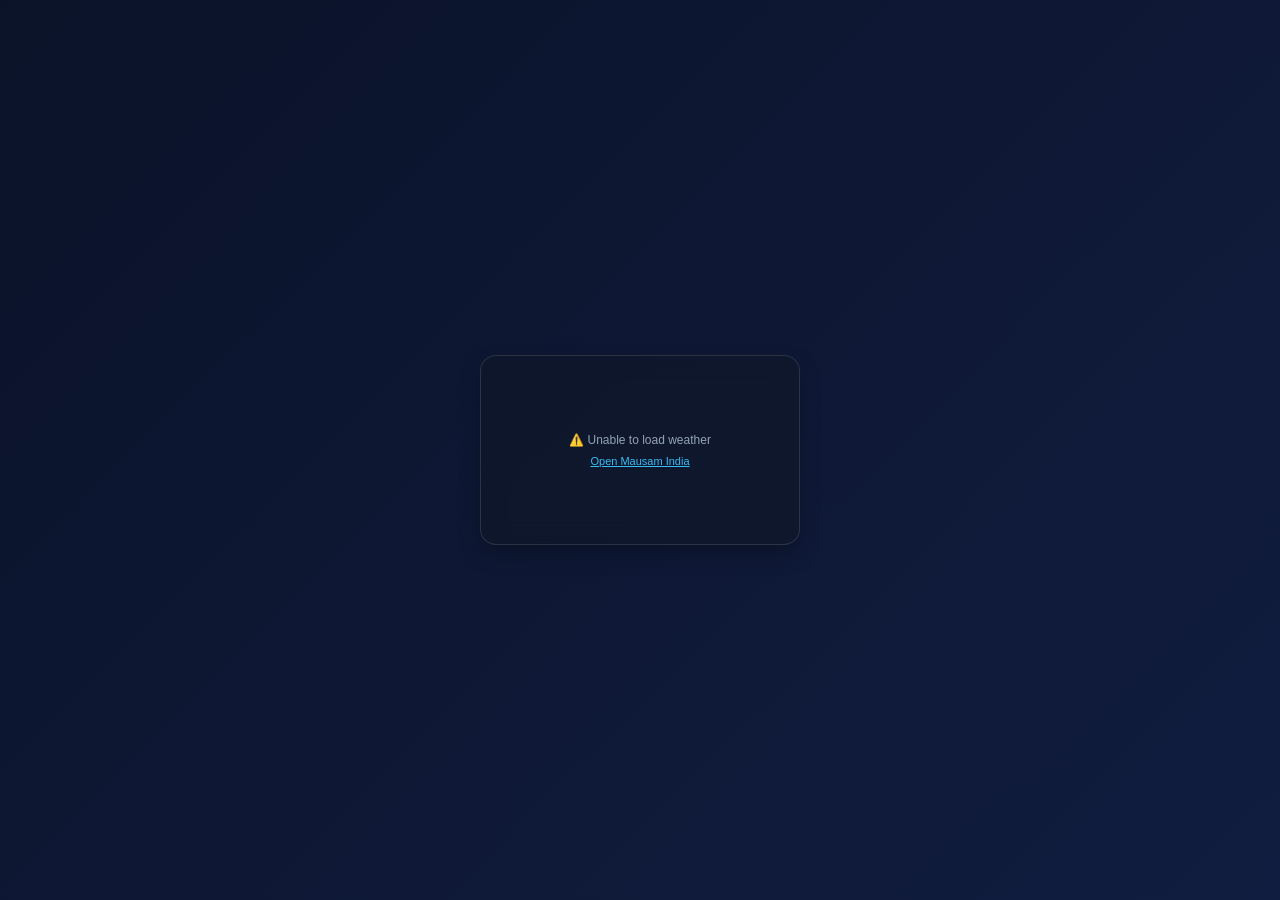
==== public/widget.html @ 0468c368 "feat: embeddable live weather and CPCB AQI web widget and Web Component (<mausam-widget>)" ====
<!DOCTYPE html>
<html lang="en">
<head>
  <meta charset="utf-8">
  <meta name="viewport" content="width=device-width, initial-scale=1">
  <title>Mausam India — Live Weather & AQI Widget</title>
  <style>
    *, *::before, *::after { box-sizing: border-box; margin: 0; padding: 0; }
    :root {
      --bg: linear-gradient(135deg, #0b1329 0%, #111d40 100%);
      --card-bg: rgba(15, 23, 42, 0.75);
      --border: rgba(255, 255, 255, 0.12);
      --tx: #f8fafc;
      --mu: #94a3b8;
      --ac: #38bdf8;
    }
    html.light {
      --bg: linear-gradient(135deg, #f0f9ff 0%, #e0f2fe 100%);
      --card-bg: rgba(255, 255, 255, 0.85);
      --border: rgba(148, 163, 184, 0.25);
      --tx: #0f172a;
      --mu: #64748b;
      --ac: #0284c7;
    }
    body {
      font-family: -apple-system, BlinkMacSystemFont, "Segoe UI", Roboto, Helvetica, Arial, sans-serif;
      background: var(--bg);
      color: var(--tx);
      height: 100vh;
      width: 100vw;
      overflow: hidden;
      display: flex;
      align-items: center;
      justify-content: center;
      padding: 10px;
      -webkit-font-smoothing: antialiased;
    }
    .widget-card {
      width: 100%;
      height: 100%;
      max-width: 320px;
      max-height: 190px;
      background: var(--card-bg);
      border: 1px solid var(--border);
      border-radius: 16px;
      padding: 12px 14px;
      display: flex;
      flex-direction: column;
      justify-content: space-between;
      box-shadow: 0 10px 25px -5px rgba(0, 0, 0, 0.35);
      backdrop-filter: blur(12px);
      -webkit-backdrop-filter: blur(12px);
      position: relative;
    }
    .widget-header {
      display: flex;
      justify-content: space-between;
      align-items: center;
    }
    .location-wrap {
      display: flex;
      align-items: center;
      gap: 5px;
      font-size: 13px;
      font-weight: 600;
      color: var(--tx);
      white-space: nowrap;
      overflow: hidden;
      text-overflow: ellipsis;
      max-width: 190px;
    }
    .loc-icon { color: var(--ac); font-size: 14px; }
    .widget-brand {
      font-size: 10px;
      font-weight: 700;
      color: var(--mu);
      text-decoration: none;
      display: flex;
      align-items: center;
      gap: 4px;
      transition: color 0.2s;
    }
    .widget-brand:hover { color: var(--ac); }
    .main-metrics {
      display: flex;
      align-items: center;
      justify-content: space-between;
      margin: 4px 0;
    }
    .temp-group { display: flex; align-items: baseline; gap: 4px; }
    .temp-val { font-size: 38px; font-weight: 800; line-height: 1; letter-spacing: -1px; }
    .temp-unit { font-size: 18px; font-weight: 600; color: var(--mu); }
    .weather-glyph { font-size: 34px; line-height: 1; filter: drop-shadow(0 2px 6px rgba(0,0,0,0.2)); }
    .condition-text {
      font-size: 11.5px;
      color: var(--mu);
      font-weight: 500;
      display: flex;
      gap: 6px;
      align-items: center;
    }
    .feels-text { color: var(--tx); font-weight: 600; }
    .widget-footer {
      display: flex;
      align-items: center;
      justify-content: space-between;
      gap: 6px;
      padding-top: 6px;
      border-top: 1px solid var(--border);
    }
    .badge-pill {
      font-size: 10.5px;
      font-weight: 700;
      padding: 3px 8px;
      border-radius: 999px;
      display: inline-flex;
      align-items: center;
      gap: 4px;
      text-decoration: none;
    }
    .aqi-pill {
      background: rgba(16, 185, 129, 0.15);
      color: #10b981;
      border: 1px solid rgba(16, 185, 129, 0.35);
    }
    .rain-pill {
      background: rgba(56, 189, 248, 0.15);
      color: var(--ac);
      border: 1px solid rgba(56, 189, 248, 0.3);
    }
    .loading-state, .error-state {
      display: flex;
      flex-direction: column;
      align-items: center;
      justify-content: center;
      height: 100%;
      text-align: center;
      color: var(--mu);
      font-size: 12px;
      gap: 8px;
    }
    .spinner {
      width: 22px;
      height: 22px;
      border: 2.5px solid var(--border);
      border-top-color: var(--ac);
      border-radius: 50%;
      animation: spin 0.8s linear infinite;
    }
    @keyframes spin { to { transform: rotate(360deg); } }
  </style>
</head>
<body>
  <div class="widget-card" id="widgetCard">
    <div class="loading-state" id="loadingState">
      <div class="spinner"></div>
      <span>Loading Mausam India...</span>
    </div>
  </div>

  <script>
    (function () {
      const CITIES = {
        "new delhi": [28.6139, 77.2090, "New Delhi"],
        "delhi": [28.6139, 77.2090, "New Delhi"],
        "mumbai": [19.0760, 72.8777, "Mumbai"],
        "bengaluru": [12.9716, 77.5946, "Bengaluru"],
        "bangalore": [12.9716, 77.5946, "Bengaluru"],
        "kolkata": [22.5726, 88.3639, "Kolkata"],
        "chennai": [13.0827, 80.2707, "Chennai"],
        "hyderabad": [17.3850, 78.4867, "Hyderabad"],
        "ahmedabad": [23.0225, 72.5714, "Ahmedabad"],
        "pune": [18.5204, 73.8567, "Pune"],
        "jaipur": [26.9124, 75.7873, "Jaipur"],
        "lucknow": [26.8467, 80.9462, "Lucknow"],
        "chandigarh": [30.7333, 76.7794, "Chandigarh"],
        "patna": [25.5941, 85.1376, "Patna"],
        "bhopal": [23.2599, 77.4126, "Bhopal"],
        "kochi": [9.9312, 76.2673, "Kochi"],
        "dehradun": [30.3165, 78.0322, "Dehradun"],
        "srinagar": [34.0837, 74.7973, "Srinagar"],
        "shimla": [31.1048, 77.1734, "Shimla"],
        "guwahati": [26.1445, 91.7362, "Guwahati"]
      };

      const WMO_MAP = {
        0: ["Clear sky", "☀️", "🌙"],
        1: ["Mainly clear", "🌤️", "🌤️"],
        2: ["Partly cloudy", "⛅", "⛅"],
        3: ["Overcast", "☁️", "☁️"],
        45: ["Fog", "🌫️", "🌫️"],
        48: ["Depositing rime fog", "🌫️", "🌫️"],
        51: ["Light drizzle", "🌦️", "🌦️"],
        53: ["Moderate drizzle", "🌦️", "🌦️"],
        55: ["Dense drizzle", "🌧️", "🌧️"],
        61: ["Slight rain", "🌦️", "🌦️"],
        63: ["Moderate rain", "🌧️", "🌧️"],
        65: ["Heavy rain", "🌧️", "🌧️"],
        71: ["Slight snow", "🌨️", "🌨️"],
        73: ["Moderate snow", "🌨️", "🌨️"],
        75: ["Heavy snow", "❄️", "❄️"],
        80: ["Rain showers", "🌦️", "🌦️"],
        81: ["Moderate showers", "🌧️", "🌧️"],
        82: ["Violent showers", "⛈️", "⛈️"],
        95: ["Thunderstorm", "⛈️", "⛈️"],
        96: ["Thunderstorm with hail", "⛈️", "⛈️"],
        99: ["Severe thunderstorm", "⛈️", "⛈️"]
      };

      function getAqiCategory(v) {
        if (!v || v < 0) return { label: "No Data", color: "#94a3b8", bg: "rgba(148,163,184,0.15)" };
        if (v <= 50) return { label: "Good", color: "#10b981", bg: "rgba(16,185,129,0.15)" };
        if (v <= 100) return { label: "Satisfactory", color: "#84cc16", bg: "rgba(132,204,22,0.15)" };
        if (v <= 200) return { label: "Moderate", color: "#eab308", bg: "rgba(234,179,8,0.15)" };
        if (v <= 300) return { label: "Poor", color: "#f97316", bg: "rgba(249,115,22,0.15)" };
        if (v <= 400) return { label: "Very Poor", color: "#ef4444", bg: "rgba(239,68,68,0.15)" };
        return { label: "Severe", color: "#b91c1c", bg: "rgba(185,28,28,0.2)" };
      }

      const params = new URLSearchParams(window.location.search);
      const cityQuery = (params.get("city") || "New Delhi").trim().toLowerCase();
      const theme = params.get("theme") || "dark";
      const showAqi = params.get("aqi") !== "false";

      if (theme === "light" || (theme === "auto" && window.matchMedia && window.matchMedia("(prefers-color-scheme: light)").matches)) {
        document.documentElement.classList.add("light");
      }

      let lat = parseFloat(params.get("lat"));
      let lon = parseFloat(params.get("lon"));
      let cityName = params.get("name") || (params.get("city") || "New Delhi");

      if (isNaN(lat) || isNaN(lon)) {
        const found = CITIES[cityQuery];
        if (found) {
          lat = found[0];
          lon = found[1];
          cityName = found[2];
        } else {
          lat = 28.6139;
          lon = 77.2090;
          cityName = params.get("city") || "New Delhi";
        }
      }

      const card = document.getElementById("widgetCard");

      async function fetchWidgetData() {
        try {
          const wUrl = `https://api.open-meteo.com/v1/forecast?latitude=${lat}&longitude=${lon}&current=temperature_2m,apparent_temperature,is_day,precipitation,weather_code&hourly=precipitation_probability&timezone=Asia%2FKolkata&forecast_days=1`;
          const aUrl = `https://air-quality-api.open-meteo.com/v1/air-quality?latitude=${lat}&longitude=${lon}&current=pm2_5,pm10&timezone=Asia%2FKolkata`;

          const [wRes, aRes] = await Promise.all([
            fetch(wUrl).then(r => r.json()).catch(() => null),
            showAqi ? fetch(aUrl).then(r => r.json()).catch(() => null) : null
          ]);

          if (!wRes || !wRes.current) {
            throw new Error("Unable to fetch weather");
          }

          const cur = wRes.current;
          const temp = Math.round(cur.temperature_2m);
          const feels = Math.round(cur.apparent_temperature);
          const isDay = cur.is_day !== 0;
          const wmo = WMO_MAP[cur.weather_code] || ["Fair", "⛅", "⛅"];
          const glyph = isDay ? wmo[1] : wmo[2];
          const condText = wmo[0];

          // Rain probability
          let rainProb = 0;
          if (wRes.hourly && Array.isArray(wRes.hourly.precipitation_probability)) {
            rainProb = Math.max(0, ...wRes.hourly.precipitation_probability.slice(0, 6));
          }

          // CPCB AQI Estimate from PM2.5 / PM10
          let aqiVal = null;
          if (aRes && aRes.current) {
            const p25 = aRes.current.pm2_5;
            const p10 = aRes.current.pm10;
            if (p25 != null && p25 >= 0) {
              // Indian CPCB piecewise linear sub-index for PM2.5
              if (p25 <= 30) aqiVal = Math.round((50 / 30) * p25);
              else if (p25 <= 60) aqiVal = Math.round(51 + (49 / 30) * (p25 - 31));
              else if (p25 <= 90) aqiVal = Math.round(101 + (99 / 30) * (p25 - 61));
              else if (p25 <= 120) aqiVal = Math.round(201 + (99 / 30) * (p25 - 91));
              else if (p25 <= 250) aqiVal = Math.round(301 + (99 / 130) * (p25 - 121));
              else aqiVal = 401;
            } else if (p10 != null && p10 >= 0) {
              if (p10 <= 50) aqiVal = Math.round(p10);
              else if (p10 <= 100) aqiVal = Math.round(51 + (49 / 50) * (p10 - 51));
              else if (p10 <= 250) aqiVal = Math.round(101 + (99 / 150) * (p10 - 101));
              else if (p10 <= 350) aqiVal = Math.round(201 + (99 / 100) * (p10 - 251));
              else if (p10 <= 430) aqiVal = Math.round(301 + (99 / 80) * (p10 - 351));
              else aqiVal = 401;
            }
          }

          const aqiMeta = getAqiCategory(aqiVal);

          card.innerHTML = `
            <div class="widget-header">
              <div class="location-wrap" title="${cityName}">
                <span class="loc-icon">📍</span>
                <span>${cityName}</span>
              </div>
              <a href="https://mausam-india.pages.dev/" target="_blank" rel="noopener noreferrer" class="widget-brand" title="Mausam India Live Portal">
                <span>🇮🇳 Mausam India</span>
              </a>
            </div>

            <div class="main-metrics">
              <div class="temp-group">
                <span class="temp-val">${temp}</span>
                <span class="temp-unit">°C</span>
              </div>
              <span class="weather-glyph">${glyph}</span>
            </div>

            <div class="condition-text">
              <span>${condText}</span>
              <span>·</span>
              <span>Feels <span class="feels-text">${feels}°</span></span>
            </div>

            <div class="widget-footer">
              <span class="badge-pill rain-pill">
                <span>☔</span>
                <span>${rainProb}% rain</span>
              </span>
              ${
                showAqi && aqiVal !== null
                  ? `<span class="badge-pill aqi-pill" style="background:${aqiMeta.bg};color:${aqiMeta.color};border-color:color-mix(in srgb, ${aqiMeta.color} 40%, transparent)">
                      <span>🍃</span>
                      <span>AQI ${aqiVal} · ${aqiMeta.label}</span>
                    </span>`
                  : `<span class="badge-pill aqi-pill"><span>🍃</span><span>CPCB Scale</span></span>`
              }
            </div>
          `;
        } catch (err) {
          card.innerHTML = `
            <div class="error-state">
              <span>⚠️ Unable to load weather</span>
              <a href="https://mausam-india.pages.dev/" target="_blank" style="color:var(--ac);text-decoration:underline;font-size:11px">Open Mausam India</a>
            </div>
          `;
        }
      }

      fetchWidgetData();
    })();
  </script>
</body>
</html>
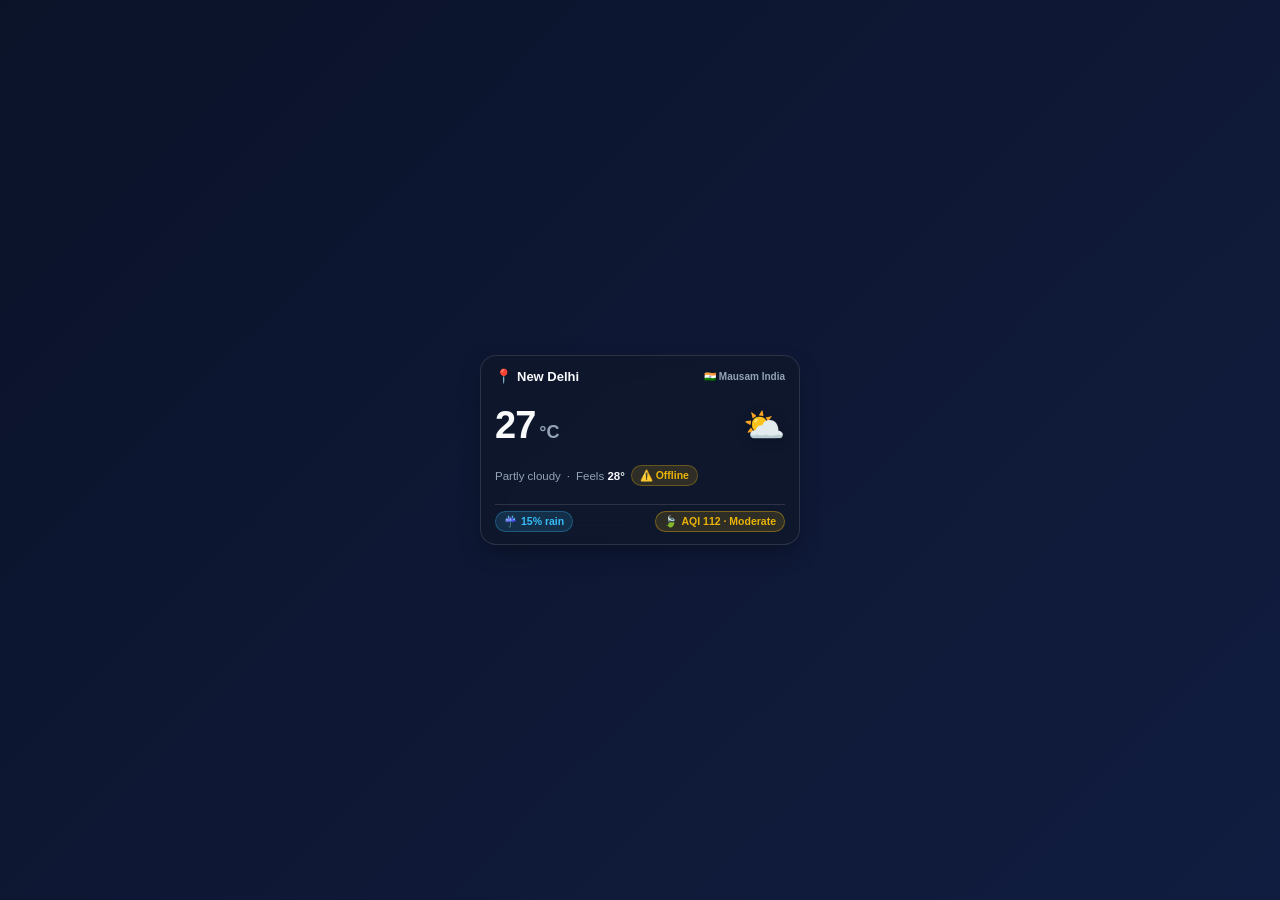
==== commit 00bea006: "fix: resolve desktop widget loading spinner with CSP routing and external controller" ====
--- a/public/widget.html
+++ b/public/widget.html
@@ -158,198 +158,6 @@
     </div>
   </div>
 
-  <script>
-    (function () {
-      const CITIES = {
-        "new delhi": [28.6139, 77.2090, "New Delhi"],
-        "delhi": [28.6139, 77.2090, "New Delhi"],
-        "mumbai": [19.0760, 72.8777, "Mumbai"],
-        "bengaluru": [12.9716, 77.5946, "Bengaluru"],
-        "bangalore": [12.9716, 77.5946, "Bengaluru"],
-        "kolkata": [22.5726, 88.3639, "Kolkata"],
-        "chennai": [13.0827, 80.2707, "Chennai"],
-        "hyderabad": [17.3850, 78.4867, "Hyderabad"],
-        "ahmedabad": [23.0225, 72.5714, "Ahmedabad"],
-        "pune": [18.5204, 73.8567, "Pune"],
-        "jaipur": [26.9124, 75.7873, "Jaipur"],
-        "lucknow": [26.8467, 80.9462, "Lucknow"],
-        "chandigarh": [30.7333, 76.7794, "Chandigarh"],
-        "patna": [25.5941, 85.1376, "Patna"],
-        "bhopal": [23.2599, 77.4126, "Bhopal"],
-        "kochi": [9.9312, 76.2673, "Kochi"],
-        "dehradun": [30.3165, 78.0322, "Dehradun"],
-        "srinagar": [34.0837, 74.7973, "Srinagar"],
-        "shimla": [31.1048, 77.1734, "Shimla"],
-        "guwahati": [26.1445, 91.7362, "Guwahati"]
-      };
-
-      const WMO_MAP = {
-        0: ["Clear sky", "☀️", "🌙"],
-        1: ["Mainly clear", "🌤️", "🌤️"],
-        2: ["Partly cloudy", "⛅", "⛅"],
-        3: ["Overcast", "☁️", "☁️"],
-        45: ["Fog", "🌫️", "🌫️"],
-        48: ["Depositing rime fog", "🌫️", "🌫️"],
-        51: ["Light drizzle", "🌦️", "🌦️"],
-        53: ["Moderate drizzle", "🌦️", "🌦️"],
-        55: ["Dense drizzle", "🌧️", "🌧️"],
-        61: ["Slight rain", "🌦️", "🌦️"],
-        63: ["Moderate rain", "🌧️", "🌧️"],
-        65: ["Heavy rain", "🌧️", "🌧️"],
-        71: ["Slight snow", "🌨️", "🌨️"],
-        73: ["Moderate snow", "🌨️", "🌨️"],
-        75: ["Heavy snow", "❄️", "❄️"],
-        80: ["Rain showers", "🌦️", "🌦️"],
-        81: ["Moderate showers", "🌧️", "🌧️"],
-        82: ["Violent showers", "⛈️", "⛈️"],
-        95: ["Thunderstorm", "⛈️", "⛈️"],
-        96: ["Thunderstorm with hail", "⛈️", "⛈️"],
-        99: ["Severe thunderstorm", "⛈️", "⛈️"]
-      };
-
-      function getAqiCategory(v) {
-        if (!v || v < 0) return { label: "No Data", color: "#94a3b8", bg: "rgba(148,163,184,0.15)" };
-        if (v <= 50) return { label: "Good", color: "#10b981", bg: "rgba(16,185,129,0.15)" };
-        if (v <= 100) return { label: "Satisfactory", color: "#84cc16", bg: "rgba(132,204,22,0.15)" };
-        if (v <= 200) return { label: "Moderate", color: "#eab308", bg: "rgba(234,179,8,0.15)" };
-        if (v <= 300) return { label: "Poor", color: "#f97316", bg: "rgba(249,115,22,0.15)" };
-        if (v <= 400) return { label: "Very Poor", color: "#ef4444", bg: "rgba(239,68,68,0.15)" };
-        return { label: "Severe", color: "#b91c1c", bg: "rgba(185,28,28,0.2)" };
-      }
-
-      const params = new URLSearchParams(window.location.search);
-      const cityQuery = (params.get("city") || "New Delhi").trim().toLowerCase();
-      const theme = params.get("theme") || "dark";
-      const showAqi = params.get("aqi") !== "false";
-
-      if (theme === "light" || (theme === "auto" && window.matchMedia && window.matchMedia("(prefers-color-scheme: light)").matches)) {
-        document.documentElement.classList.add("light");
-      }
-
-      let lat = parseFloat(params.get("lat"));
-      let lon = parseFloat(params.get("lon"));
-      let cityName = params.get("name") || (params.get("city") || "New Delhi");
-
-      if (isNaN(lat) || isNaN(lon)) {
-        const found = CITIES[cityQuery];
-        if (found) {
-          lat = found[0];
-          lon = found[1];
-          cityName = found[2];
-        } else {
-          lat = 28.6139;
-          lon = 77.2090;
-          cityName = params.get("city") || "New Delhi";
-        }
-      }
-
-      const card = document.getElementById("widgetCard");
-
-      async function fetchWidgetData() {
-        try {
-          const wUrl = `https://api.open-meteo.com/v1/forecast?latitude=${lat}&longitude=${lon}&current=temperature_2m,apparent_temperature,is_day,precipitation,weather_code&hourly=precipitation_probability&timezone=Asia%2FKolkata&forecast_days=1`;
-          const aUrl = `https://air-quality-api.open-meteo.com/v1/air-quality?latitude=${lat}&longitude=${lon}&current=pm2_5,pm10&timezone=Asia%2FKolkata`;
-
-          const [wRes, aRes] = await Promise.all([
-            fetch(wUrl).then(r => r.json()).catch(() => null),
-            showAqi ? fetch(aUrl).then(r => r.json()).catch(() => null) : null
-          ]);
-
-          if (!wRes || !wRes.current) {
-            throw new Error("Unable to fetch weather");
-          }
-
-          const cur = wRes.current;
-          const temp = Math.round(cur.temperature_2m);
-          const feels = Math.round(cur.apparent_temperature);
-          const isDay = cur.is_day !== 0;
-          const wmo = WMO_MAP[cur.weather_code] || ["Fair", "⛅", "⛅"];
-          const glyph = isDay ? wmo[1] : wmo[2];
-          const condText = wmo[0];
-
-          // Rain probability
-          let rainProb = 0;
-          if (wRes.hourly && Array.isArray(wRes.hourly.precipitation_probability)) {
-            rainProb = Math.max(0, ...wRes.hourly.precipitation_probability.slice(0, 6));
-          }
-
-          // CPCB AQI Estimate from PM2.5 / PM10
-          let aqiVal = null;
-          if (aRes && aRes.current) {
-            const p25 = aRes.current.pm2_5;
-            const p10 = aRes.current.pm10;
-            if (p25 != null && p25 >= 0) {
-              // Indian CPCB piecewise linear sub-index for PM2.5
-              if (p25 <= 30) aqiVal = Math.round((50 / 30) * p25);
-              else if (p25 <= 60) aqiVal = Math.round(51 + (49 / 30) * (p25 - 31));
-              else if (p25 <= 90) aqiVal = Math.round(101 + (99 / 30) * (p25 - 61));
-              else if (p25 <= 120) aqiVal = Math.round(201 + (99 / 30) * (p25 - 91));
-              else if (p25 <= 250) aqiVal = Math.round(301 + (99 / 130) * (p25 - 121));
-              else aqiVal = 401;
-            } else if (p10 != null && p10 >= 0) {
-              if (p10 <= 50) aqiVal = Math.round(p10);
-              else if (p10 <= 100) aqiVal = Math.round(51 + (49 / 50) * (p10 - 51));
-              else if (p10 <= 250) aqiVal = Math.round(101 + (99 / 150) * (p10 - 101));
-              else if (p10 <= 350) aqiVal = Math.round(201 + (99 / 100) * (p10 - 251));
-              else if (p10 <= 430) aqiVal = Math.round(301 + (99 / 80) * (p10 - 351));
-              else aqiVal = 401;
-            }
-          }
-
-          const aqiMeta = getAqiCategory(aqiVal);
-
-          card.innerHTML = `
-            <div class="widget-header">
-              <div class="location-wrap" title="${cityName}">
-                <span class="loc-icon">📍</span>
-                <span>${cityName}</span>
-              </div>
-              <a href="https://mausam-india.pages.dev/" target="_blank" rel="noopener noreferrer" class="widget-brand" title="Mausam India Live Portal">
-                <span>🇮🇳 Mausam India</span>
-              </a>
-            </div>
-
-            <div class="main-metrics">
-              <div class="temp-group">
-                <span class="temp-val">${temp}</span>
-                <span class="temp-unit">°C</span>
-              </div>
-              <span class="weather-glyph">${glyph}</span>
-            </div>
-
-            <div class="condition-text">
-              <span>${condText}</span>
-              <span>·</span>
-              <span>Feels <span class="feels-text">${feels}°</span></span>
-            </div>
-
-            <div class="widget-footer">
-              <span class="badge-pill rain-pill">
-                <span>☔</span>
-                <span>${rainProb}% rain</span>
-              </span>
-              ${
-                showAqi && aqiVal !== null
-                  ? `<span class="badge-pill aqi-pill" style="background:${aqiMeta.bg};color:${aqiMeta.color};border-color:color-mix(in srgb, ${aqiMeta.color} 40%, transparent)">
-                      <span>🍃</span>
-                      <span>AQI ${aqiVal} · ${aqiMeta.label}</span>
-                    </span>`
-                  : `<span class="badge-pill aqi-pill"><span>🍃</span><span>CPCB Scale</span></span>`
-              }
-            </div>
-          `;
-        } catch (err) {
-          card.innerHTML = `
-            <div class="error-state">
-              <span>⚠️ Unable to load weather</span>
-              <a href="https://mausam-india.pages.dev/" target="_blank" style="color:var(--ac);text-decoration:underline;font-size:11px">Open Mausam India</a>
-            </div>
-          `;
-        }
-      }
-
-      fetchWidgetData();
-    })();
-  </script>
+  <script src="widget-view.js"></script>
 </body>
 </html>
